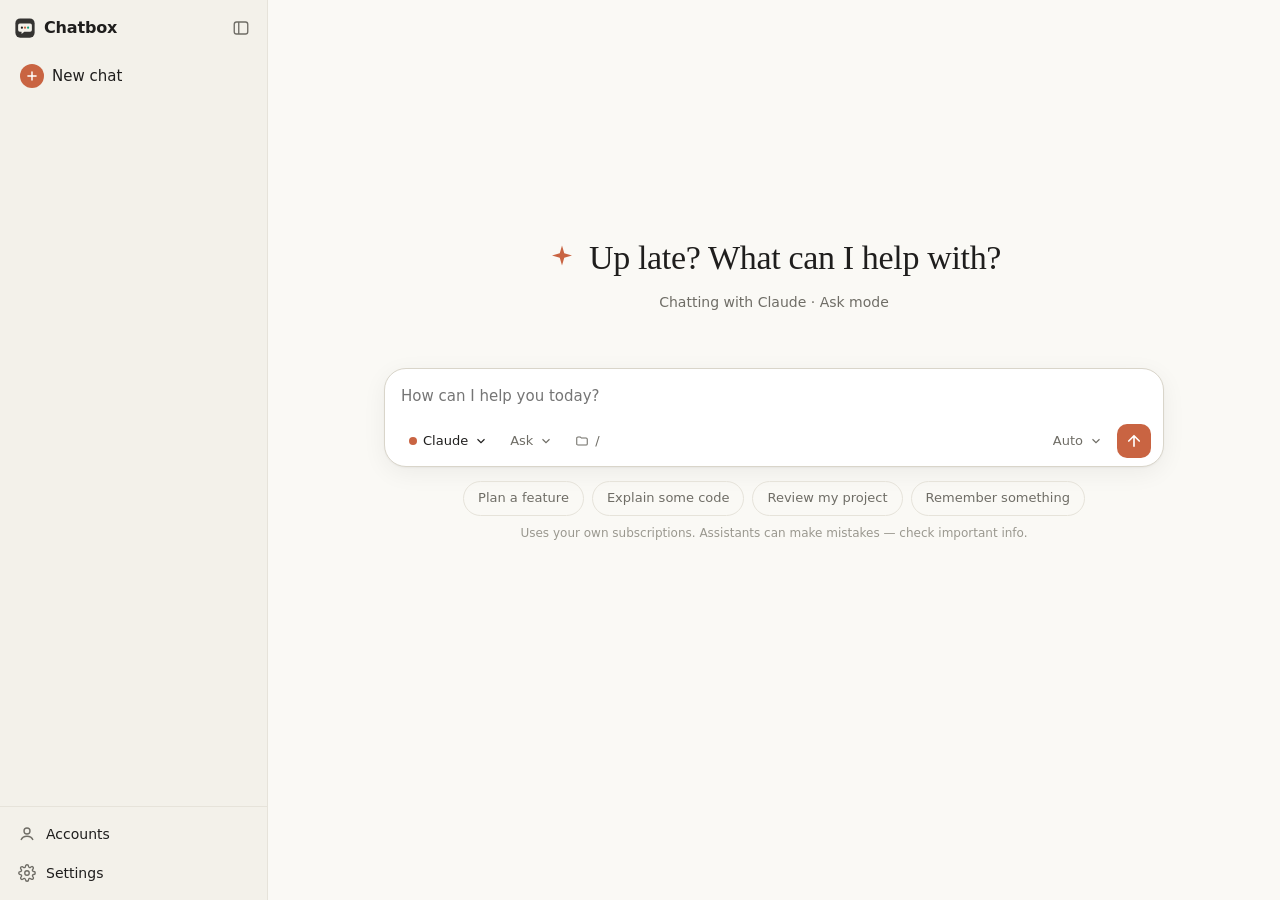
==== ui.html @ 568902e2 "New Claude-style interface with chat history - Page moved to ui.html: sidebar with saved chats (grou" ====
<!doctype html>
<html lang="en"><head><meta charset="utf-8">
<meta name="viewport" content="width=device-width,initial-scale=1">
<title>Chatbox</title>
<style>
:root{
  --bg:#faf9f5;--side:#f3f1ea;--panel:#ffffff;--text:#1f1e1d;--muted:#6f6d66;--faint:#9a988f;
  --line:#e6e3da;--line2:#d9d5ca;--hover:rgba(31,30,29,.06);--you:#efece3;--code:#f5f3ee;
  --accent:#c96442;--err:#b3261e;--ok:#1f8a5b;--shadow:0 1px 2px rgba(0,0,0,.04),0 6px 24px rgba(0,0,0,.06);
  --cursor:#1f1e1d;--claude:#c96442;--codex:#10a37f;--chatgpt:#6e56cf;
}
@media (prefers-color-scheme:dark){:root{
  --bg:#262624;--side:#1f1e1d;--panel:#30302e;--text:#f5f4ef;--muted:#a6a49c;--faint:#7d7b74;
  --line:#3a3936;--line2:#4a4945;--hover:rgba(255,255,255,.06);--you:#3a3936;--code:#1c1c1b;
  --accent:#d97757;--err:#f2b8b5;--ok:#5fd39b;--shadow:0 1px 2px rgba(0,0,0,.3),0 8px 28px rgba(0,0,0,.35);
  --cursor:#e9e8e3;--claude:#d97757;--codex:#19c37d;--chatgpt:#a594f9;
}}
*{box-sizing:border-box}
[hidden]{display:none!important}
html,body{height:100%;margin:0}
body{background:var(--bg);color:var(--text);font:15px/1.6 ui-sans-serif,system-ui,-apple-system,"Segoe UI",Roboto,sans-serif;-webkit-font-smoothing:antialiased}
button{font:inherit;color:inherit}
input,textarea,select{font:inherit;color:var(--text)}
svg{flex:none}
.app{display:flex;height:100vh;overflow:hidden}

/* ---------- sidebar ---------- */
aside{width:268px;background:var(--side);border-right:1px solid var(--line);display:flex;flex-direction:column;transition:margin-left .2s ease;z-index:20}
.app.noside aside{margin-left:-268px}
.side-top{display:flex;align-items:center;justify-content:space-between;padding:12px 10px 6px 14px}
.brand{display:flex;align-items:center;gap:8px;font-weight:600;font-size:16px;letter-spacing:-.01em}
.brand svg{width:22px;height:22px}
.icon{width:32px;height:32px;display:grid;place-items:center;border:0;background:transparent;border-radius:8px;cursor:pointer;color:var(--muted)}
.icon:hover{background:var(--hover);color:var(--text)}
.icon svg{width:18px;height:18px}
.newchat{margin:6px 10px 10px;display:flex;align-items:center;gap:8px;padding:8px 10px;border:0;border-radius:10px;background:transparent;cursor:pointer;font-weight:500;text-align:left}
.newchat:hover{background:var(--hover)}
.newchat .plus{width:24px;height:24px;border-radius:50%;background:var(--accent);color:#fff;display:grid;place-items:center}
.newchat .plus svg{width:14px;height:14px}
#chatlist{flex:1;overflow-y:auto;padding:0 8px 8px}
.group{font-size:12px;color:var(--faint);font-weight:500;padding:12px 8px 4px}
.chatitem{display:flex;align-items:center;gap:8px;padding:6px 8px;border-radius:8px;cursor:pointer;font-size:14px;color:var(--text)}
.chatitem:hover{background:var(--hover)}
.chatitem.cur{background:var(--hover);font-weight:500}
.chatitem .t{flex:1;white-space:nowrap;overflow:hidden;text-overflow:ellipsis}
.chatitem .del{opacity:0;width:24px;height:24px}
.chatitem:hover .del{opacity:1}
.bdot{width:8px;height:8px;border-radius:50%;flex:none}
.side-empty{color:var(--faint);font-size:13px;padding:8px}
.side-bottom{border-top:1px solid var(--line);padding:8px}
.side-item{display:flex;align-items:center;gap:10px;width:100%;padding:8px 10px;border:0;background:transparent;border-radius:8px;cursor:pointer;text-align:left;font-size:14px}
.side-item:hover{background:var(--hover)}
.side-item svg{width:18px;height:18px;color:var(--muted)}
.side-item .dot{margin-left:auto;width:8px;height:8px;border-radius:50%;background:var(--err);display:none}
.side-item.warn .dot{display:block}
.side-item .sub{margin-left:auto;font-size:12px;color:var(--faint)}

/* ---------- main ---------- */
main{flex:1;display:flex;flex-direction:column;min-width:0;position:relative}
.top{height:52px;display:flex;align-items:center;gap:6px;padding:0 12px;flex:none}
.top .title{flex:1;font-weight:500;white-space:nowrap;overflow:hidden;text-overflow:ellipsis;color:var(--text)}
#sideopen{display:none}
.app.noside #sideopen{display:grid}
.pillbtn{display:flex;align-items:center;gap:6px;border:1px solid var(--line);background:var(--panel);border-radius:999px;padding:5px 12px;font-size:13px;cursor:pointer}
.pillbtn:hover{border-color:var(--line2)}
.pillbtn svg{width:15px;height:15px}
#scroll{flex:1;overflow-y:auto;scroll-behavior:smooth}
.thread{max-width:780px;margin:0 auto;padding:8px 24px 24px;display:flex;flex-direction:column;gap:22px}

/* empty state: greeting + composer in the middle */
.empty{display:none;text-align:center;padding:0 24px}
main.is-empty .empty{display:block}
main.is-empty #scroll{flex:0 0 auto}
main.is-empty{justify-content:center}
main.is-empty .top{position:absolute;top:0;left:0;right:0}
main.is-empty .composer-wrap{padding-bottom:14vh}
.hello{font-family:ui-serif,Georgia,"Times New Roman",serif;font-size:34px;letter-spacing:-.01em;margin:0 0 6px;display:flex;align-items:center;justify-content:center;gap:12px}
.hello svg{width:30px;height:30px}
.hello-sub{color:var(--muted);font-size:14px;margin-bottom:22px}
.suggest{display:flex;flex-wrap:wrap;gap:8px;justify-content:center;max-width:720px;margin:14px auto 0}
.suggest button{border:1px solid var(--line);background:transparent;border-radius:999px;padding:6px 14px;font-size:13px;color:var(--muted);cursor:pointer}
.suggest button:hover{background:var(--hover);color:var(--text)}

/* messages */
.m-you{display:flex;flex-direction:column;align-items:flex-end}
.bubble{background:var(--you);border-radius:18px;padding:10px 16px;max-width:85%;white-space:pre-wrap;word-wrap:break-word}
.m-bot{display:flex;gap:12px;align-items:flex-start}
.avatar{width:28px;height:28px;border-radius:8px;display:grid;place-items:center;color:#fff;font-size:13px;font-weight:700;flex:none;margin-top:2px}
.m-bot .body{flex:1;min-width:0}
.m-bot .name{font-size:13px;font-weight:600;margin-bottom:2px;display:flex;gap:6px;align-items:baseline}
.m-bot .meta{font-weight:400;color:var(--faint);font-size:12px}
.actions{display:flex;gap:2px;margin-top:4px;opacity:0;transition:opacity .15s}
.m-you:hover .actions,.m-bot:hover .actions,.actions:focus-within{opacity:1}
.actions button{display:flex;align-items:center;gap:5px;border:0;background:transparent;color:var(--muted);font-size:12px;padding:4px 8px;border-radius:6px;cursor:pointer}
.actions button:hover{background:var(--hover);color:var(--text)}
.actions svg{width:14px;height:14px}
.thinking{display:flex;align-items:center;gap:10px;color:var(--muted);font-size:14px;padding-top:4px}
.dots{display:flex;gap:4px}.dots i{width:6px;height:6px;border-radius:50%;background:currentColor;animation:b 1.2s infinite ease-in-out}
.dots i:nth-child(2){animation-delay:.15s}.dots i:nth-child(3){animation-delay:.3s}
@keyframes b{0%,80%,100%{opacity:.25;transform:translateY(0)}40%{opacity:1;transform:translateY(-3px)}}
.err{color:var(--err);white-space:pre-wrap}
.note{align-self:center;display:flex;align-items:center;gap:8px;flex-wrap:wrap;justify-content:center;font-size:13px;color:var(--muted);background:transparent;border:1px solid var(--line);border-radius:999px;padding:4px 14px;max-width:100%}
.note button{border:0;background:transparent;color:var(--text);text-decoration:underline;cursor:pointer;font-size:13px;padding:0}
.card{border:1px solid var(--line);background:var(--panel);border-radius:14px;padding:12px 14px;display:flex;align-items:center;gap:12px;box-shadow:var(--shadow);margin-left:40px}
.card .ic{width:36px;height:36px;border-radius:10px;background:var(--code);display:grid;place-items:center;flex:none}
.card .ic svg{width:18px;height:18px;color:var(--accent)}
.card .tx{flex:1;min-width:0}.card .tx b{display:block;font-size:14px}
.card .tx span{display:block;font-size:12px;color:var(--muted);white-space:nowrap;overflow:hidden;text-overflow:ellipsis}

/* markdown */
.md{word-wrap:break-word}
.md>*:first-child{margin-top:0}.md>*:last-child{margin-bottom:0}
.md p{margin:0 0 .8em}
.md h1,.md h2,.md h3,.md h4{line-height:1.3;margin:1.2em 0 .5em;font-weight:600}
.md h1{font-size:1.35em}.md h2{font-size:1.2em}.md h3{font-size:1.05em}.md h4{font-size:1em}
.md ul,.md ol{margin:0 0 .8em;padding-left:1.5em}.md li{margin:.2em 0}
.md li.task{list-style:none;margin-left:-1.3em}.md li.task input{margin:0 .5em 0 0;vertical-align:-1px}
.md blockquote{margin:0 0 .8em;padding:.1em 1em;border-left:3px solid var(--line2);color:var(--muted)}
.md hr{border:0;border-top:1px solid var(--line);margin:1.2em 0}
.md a{color:var(--accent);text-decoration:underline;text-underline-offset:2px;cursor:pointer}
.md code{font:13px/1.5 ui-monospace,"SF Mono",Menlo,Consolas,monospace;background:var(--code);border:1px solid var(--line);border-radius:5px;padding:.1em .35em}
.codeblock{margin:0 0 .9em;border:1px solid var(--line);border-radius:12px;overflow:hidden;background:var(--code)}
.codehead{display:flex;justify-content:space-between;align-items:center;padding:4px 6px 4px 14px;font-size:12px;color:var(--muted);border-bottom:1px solid var(--line)}
.codehead button{border:0;background:transparent;color:var(--muted);cursor:pointer;font-size:12px;display:flex;gap:5px;align-items:center;padding:4px 8px;border-radius:6px}
.codehead button:hover{background:var(--hover);color:var(--text)}
.codehead svg{width:13px;height:13px}
.codeblock pre{margin:0;padding:12px 14px;overflow-x:auto}
.codeblock code{background:none;border:0;padding:0;font-size:13px}
.md table{border-collapse:collapse;margin:0 0 .9em;font-size:14px;display:block;overflow-x:auto;max-width:100%}
.md th,.md td{border:1px solid var(--line);padding:6px 10px;text-align:left}
.md th{background:var(--code);font-weight:600}

/* composer */
.composer-wrap{flex:none;padding:0 24px 16px}
.composer{max-width:780px;margin:0 auto;background:var(--panel);border:1px solid var(--line);border-radius:22px;box-shadow:var(--shadow);padding:12px 12px 8px 16px;transition:border-color .15s}
.composer:focus-within{border-color:var(--line2)}
.composer textarea{width:100%;border:0;outline:0;background:transparent;resize:none;min-height:28px;max-height:240px;padding:4px 0;line-height:1.5}
.composer textarea:disabled{cursor:not-allowed}
.bar{display:flex;align-items:center;gap:6px;margin-top:6px;flex-wrap:wrap}
.bar .grow{flex:1}
.foot{max-width:780px;margin:8px auto 0;text-align:center;font-size:12px;color:var(--faint)}
.send{width:34px;height:34px;border-radius:10px;border:0;background:var(--accent);color:#fff;display:grid;place-items:center;cursor:pointer}
.send svg{width:18px;height:18px}
.send:disabled{opacity:.35;cursor:not-allowed}

/* dropdown pickers */
.pick{position:relative}
.pickbtn{display:flex;align-items:center;gap:6px;border:0;background:transparent;border-radius:8px;padding:5px 8px;font-size:13px;color:var(--muted);cursor:pointer;max-width:240px}
.pickbtn:hover,.pick.open .pickbtn{background:var(--hover);color:var(--text)}
.pickbtn .lbl{white-space:nowrap;overflow:hidden;text-overflow:ellipsis}
.pickbtn svg{width:14px;height:14px}
.pickbtn.strong{color:var(--text);font-weight:500}
.menu{position:absolute;bottom:calc(100% + 6px);left:0;min-width:290px;max-width:340px;max-height:440px;overflow-y:auto;background:var(--panel);border:1px solid var(--line);border-radius:12px;box-shadow:var(--shadow);padding:6px;display:none;z-index:30}
.pick.right .menu{left:auto;right:0}
.pick.open .menu{display:block}
.mi{display:flex;gap:10px;align-items:flex-start;width:100%;border:0;background:transparent;border-radius:8px;padding:8px 10px;cursor:pointer;text-align:left;font-size:14px}
.mi:hover{background:var(--hover)}
.mi:disabled{opacity:.45;cursor:not-allowed}
.mi:disabled:hover{background:transparent}
.mi .mt{flex:1;min-width:0}.mi .mt b{font-weight:500;display:block}.mi .mt span{display:block;font-size:12px;color:var(--muted)}
.mi .check{width:16px;height:16px;color:var(--accent);visibility:hidden}.mi.sel .check{visibility:visible}
.mi .bdot{margin-top:7px}
.mh{font-size:11px;color:var(--faint);padding:6px 10px 2px;text-transform:uppercase;letter-spacing:.04em}

/* dialogs */
dialog{border:1px solid var(--line);border-radius:18px;background:var(--panel);color:var(--text);padding:0;width:min(640px,calc(100vw - 32px));max-height:calc(100vh - 48px);box-shadow:var(--shadow)}
dialog::backdrop{background:rgba(0,0,0,.4);backdrop-filter:blur(2px)}
.dlg-h{display:flex;align-items:center;justify-content:space-between;padding:16px 20px 8px;position:sticky;top:0;background:var(--panel);z-index:1}
.dlg-h h2{font-size:18px;margin:0;font-weight:600}
.dlg-b{padding:4px 20px 20px;display:flex;flex-direction:column;gap:14px}
.intro{color:var(--muted);font-size:13px;margin:0}
.sec{border:1px solid var(--line);border-radius:14px;padding:14px 16px;display:flex;flex-direction:column;gap:8px}
.sec-h{display:flex;align-items:center;gap:10px;flex-wrap:wrap}.sec-h b{font-size:15px}
.pill{font-size:12px;padding:1px 9px;border-radius:99px;border:1px solid var(--line)}
.pill.ok{color:var(--ok);border-color:color-mix(in srgb,var(--ok) 45%,transparent)}
.pill.bad{color:var(--muted)}
.muted{color:var(--muted);font-size:13px}
.row{display:flex;gap:8px;flex-wrap:wrap;align-items:center}
.btn{border:0;border-radius:9px;padding:7px 14px;font-size:14px;cursor:pointer;background:var(--text);color:var(--bg);font-weight:500}
.btn:hover{opacity:.9}.btn:disabled{opacity:.45;cursor:default}
.ghost{border:1px solid var(--line);border-radius:9px;padding:6px 13px;font-size:14px;cursor:pointer;background:transparent}
.ghost:hover{background:var(--hover)}.ghost:disabled{opacity:.45;cursor:default}
.field{border:1px solid var(--line);background:var(--bg);border-radius:9px;padding:7px 11px;outline:0}
.field:focus{border-color:var(--line2)}
.job{background:var(--bg);border-radius:10px;padding:10px 12px;display:flex;flex-direction:column;gap:8px;font-size:14px}
.job pre{margin:0;max-height:140px;overflow:auto;font-size:12px;white-space:pre-wrap}
.job .field{flex:1;min-width:200px}
.chk{display:flex;gap:10px;align-items:flex-start;font-size:14px;cursor:pointer}.chk input{margin-top:5px;accent-color:var(--accent)}
#memlist{display:flex;flex-direction:column;gap:6px;max-height:260px;overflow:auto}
.mem{display:flex;gap:6px;align-items:center}.mem .field{flex:1;padding:5px 9px;font-size:14px}
.mem .src{font-size:11px;color:var(--faint);white-space:nowrap}
#instructions{width:100%;resize:vertical}
code.path{font:12px ui-monospace,monospace;color:var(--muted);word-break:break-all}

@media (max-width:760px){
  aside{position:absolute;inset:0 auto 0 0;box-shadow:var(--shadow)}
  .thread{padding:8px 14px 20px}.composer-wrap{padding:0 10px 10px}
  .hello{font-size:26px}.card{margin-left:0}
}
</style></head><body>
<div class="app" id="app">
  <aside>
    <div class="side-top">
      <div class="brand"><svg viewBox="0 0 128 128"><rect x="8" y="8" width="112" height="112" rx="28" fill="currentColor" opacity=".9"/><path d="M34 38h60a10 10 0 0 1 10 10v28a10 10 0 0 1-10 10H60l-16 13V86H34a10 10 0 0 1-10-10V48a10 10 0 0 1 10-10z" fill="var(--side)"/><circle cx="46" cy="62" r="6.5" fill="var(--cursor)"/><circle cx="64" cy="62" r="6.5" fill="var(--claude)"/><circle cx="82" cy="62" r="6.5" fill="var(--codex)"/></svg>Chatbox</div>
      <button class="icon" id="sideclose" title="Close sidebar"><svg viewBox="0 0 24 24" fill="none" stroke="currentColor" stroke-width="1.8"><rect x="3" y="4" width="18" height="16" rx="3"/><path d="M9 4v16"/></svg></button>
    </div>
    <button class="newchat" id="newchat"><span class="plus"><svg viewBox="0 0 24 24" fill="none" stroke="currentColor" stroke-width="2.5" stroke-linecap="round"><path d="M12 5v14M5 12h14"/></svg></span>New chat</button>
    <nav id="chatlist"></nav>
    <div class="side-bottom">
      <button class="side-item" id="accbtn"><svg viewBox="0 0 24 24" fill="none" stroke="currentColor" stroke-width="1.8"><circle cx="12" cy="8" r="4"/><path d="M4 20c1.5-3.5 4.5-5 8-5s6.5 1.5 8 5"/></svg>Accounts<span class="dot"></span></button>
      <button class="side-item" id="setbtn"><svg viewBox="0 0 24 24" fill="none" stroke="currentColor" stroke-width="1.8"><circle cx="12" cy="12" r="3"/><path d="M19.4 15a1.7 1.7 0 0 0 .3 1.8l.1.1a2 2 0 1 1-2.8 2.8l-.1-.1a1.7 1.7 0 0 0-1.8-.3 1.7 1.7 0 0 0-1 1.5V21a2 2 0 1 1-4 0v-.1a1.7 1.7 0 0 0-1.1-1.5 1.7 1.7 0 0 0-1.8.3l-.1.1a2 2 0 1 1-2.8-2.8l.1-.1a1.7 1.7 0 0 0 .3-1.8 1.7 1.7 0 0 0-1.5-1H3a2 2 0 1 1 0-4h.1a1.7 1.7 0 0 0 1.5-1.1 1.7 1.7 0 0 0-.3-1.8l-.1-.1a2 2 0 1 1 2.8-2.8l.1.1a1.7 1.7 0 0 0 1.8.3H9a1.7 1.7 0 0 0 1-1.5V3a2 2 0 1 1 4 0v.1a1.7 1.7 0 0 0 1 1.5 1.7 1.7 0 0 0 1.8-.3l.1-.1a2 2 0 1 1 2.8 2.8l-.1.1a1.7 1.7 0 0 0-.3 1.8V9a1.7 1.7 0 0 0 1.5 1H21a2 2 0 1 1 0 4h-.1a1.7 1.7 0 0 0-1.5 1z"/></svg>Settings<span class="sub" id="memcount"></span></button>
    </div>
  </aside>

  <main id="main" class="is-empty">
    <header class="top">
      <button class="icon" id="sideopen" title="Open sidebar"><svg viewBox="0 0 24 24" fill="none" stroke="currentColor" stroke-width="1.8"><rect x="3" y="4" width="18" height="16" rx="3"/><path d="M9 4v16"/></svg></button>
      <div class="title" id="title"></div>
      <button class="pillbtn" id="savebtn" hidden title="Save this chat as a note in your Obsidian vault"><svg viewBox="0 0 24 24" fill="none" stroke="currentColor" stroke-width="1.8"><path d="M6 3h9l5 5v13H6z"/><path d="M14 3v6h6"/></svg>Save to Obsidian</button>
    </header>
    <div id="scroll">
      <div class="empty" id="empty">
        <div class="hello"><svg viewBox="0 0 24 24" fill="var(--accent)"><path d="M12 2l1.8 6.2L20 10l-6.2 1.8L12 18l-1.8-6.2L4 10l6.2-1.8z"/></svg><span id="greet">What can I help with?</span></div>
        <div class="hello-sub" id="hellosub"></div>
      </div>
      <div class="thread" id="thread"></div>
    </div>
    <div class="composer-wrap">
      <form class="composer" id="f">
        <textarea id="msg" rows="1" placeholder="How can I help you today?"></textarea>
        <div class="bar">
          <div class="pick" id="p-backend"><button type="button" class="pickbtn strong"></button><div class="menu"></div></div>
          <div class="pick" id="p-mode"><button type="button" class="pickbtn"></button><div class="menu"></div></div>
          <button type="button" class="pickbtn" id="folderbtn" title="Folder the assistant works in"><svg viewBox="0 0 24 24" fill="none" stroke="currentColor" stroke-width="1.8"><path d="M3 7a2 2 0 0 1 2-2h4l2 2h8a2 2 0 0 1 2 2v8a2 2 0 0 1-2 2H5a2 2 0 0 1-2-2z"/></svg><span class="lbl" id="folderlbl"></span></button>
          <span class="grow"></span>
          <div class="pick right" id="p-model"><button type="button" class="pickbtn"></button><div class="menu"></div></div>
          <button class="send" id="send" title="Send (Enter)"><svg viewBox="0 0 24 24" fill="none" stroke="currentColor" stroke-width="2.2" stroke-linecap="round" stroke-linejoin="round"><path d="M12 19V5M5 12l7-7 7 7"/></svg></button>
        </div>
      </form>
      <div class="suggest" id="suggest"></div>
      <div class="foot" id="foot">Uses your own subscriptions. Assistants can make mistakes — check important info.</div>
    </div>
  </main>
</div>

<dialog id="dfolder">
  <div class="dlg-h"><h2>Working folder</h2><button class="icon" data-close title="Close">✕</button></div>
  <form class="dlg-b" id="folderform">
    <p class="intro">Cursor, Claude and Codex work in this folder. In Agent mode they can change files here; plans are saved to its <code>plans/</code> folder.</p>
    <input class="field" id="folderinput" placeholder="/home/you/projects/my-app">
    <div class="row"><button class="btn">Use this folder</button><span class="muted">Changing it starts fresh conversations.</span></div>
  </form>
</dialog>

<dialog id="set">
  <div class="dlg-h"><h2>Settings</h2><button class="icon" data-close title="Close">✕</button></div>
  <div class="dlg-b">
    <section class="sec">
      <div class="sec-h"><b>Memory</b></div>
      <div class="muted">Memories are shared with Cursor, Claude, Codex and ChatGPT and sent at the start of each chat.</div>
      <label class="chk"><input type="checkbox" id="use_memory"> Use memories and custom instructions in chats</label>
      <label class="chk"><input type="checkbox" id="auto_memory"> Let assistants save new memories when you tell them something worth keeping</label>
      <div id="vaultopts">
        <label class="chk"><input type="checkbox" id="memory_in_vault"> Keep memories in Obsidian (<code>Chatbox/Memories.md</code>), editable in Obsidian</label>
        <label class="chk"><input type="checkbox" id="vault_search"> Give the assistant notes from your vault that relate to your message</label>
      </div>
      <div class="muted" id="vaulthint">Tip: connect your Obsidian vault in Accounts to use it as long-term memory.</div>
      <form class="row" id="memadd"><input class="field" id="memtext" style="flex:1;min-width:200px" placeholder="Add a memory, e.g. “I use Unity 6 and C#”" maxlength="500"><button class="btn">Add</button></form>
      <div id="memlist"></div>
      <div class="row" style="justify-content:space-between"><code class="path" id="mempath"></code><button class="ghost" id="memclear">Delete all</button></div>
    </section>
    <section class="sec">
      <div class="sec-h"><b>Custom instructions</b></div>
      <div class="muted">What every assistant should know about you, or how it should reply.</div>
      <textarea class="field" id="instructions" rows="4" maxlength="4000" placeholder="e.g. Reply in Russian. Keep answers short. Explain code step by step."></textarea>
      <div class="row"><button class="btn" id="instsave">Save</button><span class="muted" id="instmsg"></span></div>
    </section>
    <p class="muted" style="margin:0">Tip: type <code>/remember</code> and some text in the message box to save a memory, or use “Remember” under any message.</p>
  </div>
</dialog>

<dialog id="acc">
  <div class="dlg-h"><h2>Accounts</h2><button class="icon" data-close title="Close">✕</button></div>
  <div class="dlg-b">
    <p class="intro">Chatbox uses your own subscriptions. Install each tool once and sign in — sign-in happens in your browser, and Chatbox never sees your password.</p>
    <div id="acclist" style="display:flex;flex-direction:column;gap:12px"><p class="muted">Checking accounts…</p></div>
    <div id="obs" class="sec"></div>
  </div>
</dialog>

<script>
// ===== basics =====
const $=s=>document.querySelector(s), thread=$('#thread');
const NAMES={cursor:'Cursor',claude:'Claude',codex:'Codex',chatgpt:'ChatGPT'},BACKENDS=Object.keys(NAMES);
const INITIAL={cursor:'C',claude:'A',codex:'X',chatgpt:'G'};
const SVC={cursor:'cursor',claude:'claude',codex:'codex',chatgpt:'codex'};
const MODES={ask:['Ask','Answers questions. Can read files, changes nothing.'],
  plan:['Plan','Writes a step-by-step plan as a .md file first.'],
  agent:['Agent','Edits files and runs commands in the folder.']};
const fresh=()=>({cursor:null,claude:null,codex:null,chatgpt:null});
const store={get(k){try{return localStorage.getItem(k)}catch(e){return null}},set(k,v){try{localStorage.setItem(k,v)}catch(e){}}};
const esc=t=>String(t).replace(/[&<>"]/g,c=>({'&':'&amp;','<':'&lt;','>':'&gt;','"':'&quot;'}[c]));
const post=(url,body)=>fetch(url,{method:'POST',headers:{'Content-Type':'application/json'},body:JSON.stringify(body)}).then(r=>r.json());
const color=b=>`var(--${b})`;
const ICON={copy:'<svg viewBox="0 0 24 24" fill="none" stroke="currentColor" stroke-width="1.8"><rect x="9" y="9" width="11" height="11" rx="2"/><path d="M5 15V6a2 2 0 0 1 2-2h9"/></svg>',
  brain:'<svg viewBox="0 0 24 24" fill="none" stroke="currentColor" stroke-width="1.8"><path d="M12 5a3 3 0 0 0-5.8-1A3 3 0 0 0 4 9a3 3 0 0 0 0 5 3 3 0 0 0 3 4 3 3 0 0 0 5 1z"/><path d="M12 5a3 3 0 0 1 5.8-1A3 3 0 0 1 20 9a3 3 0 0 1 0 5 3 3 0 0 1-3 4 3 3 0 0 1-5 1z"/></svg>',
  chev:'<svg viewBox="0 0 24 24" fill="none" stroke="currentColor" stroke-width="2"><path d="M6 9l6 6 6-6"/></svg>',
  check:'<svg class="check" viewBox="0 0 24 24" fill="none" stroke="currentColor" stroke-width="2.5"><path d="M5 12l5 5 9-10"/></svg>',
  plan:'<svg viewBox="0 0 24 24" fill="none" stroke="currentColor" stroke-width="1.8"><path d="M9 6h11M9 12h11M9 18h11"/><path d="M4 6l1 1 2-2M4 12l1 1 2-2M4 18l1 1 2-2"/></svg>',
  trash:'<svg viewBox="0 0 24 24" fill="none" stroke="currentColor" stroke-width="1.8"><path d="M4 7h16M9 7V4h6v3M6 7l1 13h10l1-13"/></svg>'};

const S={backend:store.get('backend')||'claude',mode:store.get('mode')||'ask',busy:false,none:false,
  workdir:store.get('workdir')||'',home:''};
let CHAT=null; // current conversation
function newChatState(){return {id:null,title:'',created:Date.now(),backend:S.backend,items:[],sessions:fresh(),ctx:fresh(),sent:fresh()};}

// ===== markdown =====
function inline(t){
  let s=esc(t);
  const codes=[];s=s.replace(/`([^`\n]+)`/g,(_,c)=>{codes.push(c);return '\u0000'+(codes.length-1)+'\u0000';});
  s=s.replace(/\[([^\]]+)\]\((https?:\/\/[^)\s]+)\)/g,'<a data-href="$2">$1</a>')
     .replace(/(^|[\s(])(https?:\/\/[^\s<)]+)/g,'$1<a data-href="$2">$2</a>')
     .replace(/\*\*([^*\n]+)\*\*/g,'<strong>$1</strong>').replace(/__([^_\n]+)__/g,'<strong>$1</strong>')
     .replace(/(^|[^*\w])\*([^*\n]+)\*(?!\w)/g,'$1<em>$2</em>').replace(/(^|[^_\w])_([^_\n]+)_(?!\w)/g,'$1<em>$2</em>')
     .replace(/~~([^~\n]+)~~/g,'<del>$1</del>');
  return s.replace(/\u0000(\d+)\u0000/g,(_,i)=>'<code>'+codes[i]+'</code>');}
function md(src){
  const out=[];const parts=String(src).replace(/\r/g,'').split(/^```/m);
  parts.forEach((part,i)=>{
    if(i%2){const nl=part.indexOf('\n');const lang=nl<0?'':part.slice(0,nl).trim();const code=nl<0?part:part.slice(nl+1).replace(/\n$/,'');
      out.push('<div class="codeblock"><div class="codehead"><span>'+esc(lang||'code')+'</span><button type="button" data-copycode>'+ICON.copy+'Copy</button></div><pre><code>'+esc(code)+'</code></pre></div>');return;}
    out.push(blocks(part));});
  return out.join('');}
function blocks(text){
  const L=text.split('\n');let h='',i=0;
  const isTable=k=>/^\s*\|.*\|\s*$/.test(L[k]||'')&&/^\s*\|?\s*:?-{2,}/.test(L[k+1]||'');
  while(i<L.length){
    const l=L[i];
    if(!l.trim()){i++;continue;}
    let m;
    if((m=l.match(/^(#{1,6})\s+(.*)$/))){const n=Math.min(m[1].length,4);h+=`<h${n}>${inline(m[2])}</h${n}>`;i++;continue;}
    if(/^\s*([-*_])\s*(\1\s*){2,}$/.test(l)){h+='<hr>';i++;continue;}
    if(isTable(i)){const row=r=>r.trim().replace(/^\||\|$/g,'').split('|').map(c=>c.trim());
      h+='<table><thead><tr>'+row(L[i]).map(c=>'<th>'+inline(c)+'</th>').join('')+'</tr></thead><tbody>';i+=2;
      while(i<L.length&&/^\s*\|/.test(L[i])){h+='<tr>'+row(L[i]).map(c=>'<td>'+inline(c)+'</td>').join('')+'</tr>';i++;}
      h+='</tbody></table>';continue;}
    if(/^\s*>/.test(l)){const q=[];while(i<L.length&&/^\s*>/.test(L[i])){q.push(L[i].replace(/^\s*>\s?/,''));i++;}h+='<blockquote>'+blocks(q.join('\n'))+'</blockquote>';continue;}
    if(/^\s*([-*+]|\d+[.)])\s+/.test(l)){h+=list();continue;}
    const p=[];while(i<L.length&&L[i].trim()&&!/^(#{1,6}\s|\s*>|\s*([-*+]|\d+[.)])\s+|```)/.test(L[i])&&!isTable(i)){p.push(inline(L[i]));i++;}
    h+='<p>'+p.join('<br>')+'</p>';}
  return h;
  function list(){ // nested lists by indentation
    const base=L[i].match(/^\s*/)[0].length;const ordered=/^\s*\d+[.)]\s/.test(L[i]);let s=ordered?'<ol>':'<ul>';
    while(i<L.length){const l=L[i];if(!l.trim()){if(/^\s*([-*+]|\d+[.)])\s+/.test(L[i+1]||'')){i++;continue;}break;}
      const ind=l.match(/^\s*/)[0].length;const m=l.match(/^\s*([-*+]|\d+[.)])\s+(.*)$/);
      if(ind<base||(!m&&ind<=base))break;
      if(m&&ind>base){s=s.replace(/<\/li>$/,'')+list()+'</li>';continue;}
      if(!m){s=s.replace(/<\/li>$/,'')+'<br>'+inline(l.trim())+'</li>';i++;continue;}
      const t=m[2].match(/^\[([ xX])\]\s+(.*)$/);
      s+=t?'<li class="task"><input type="checkbox" disabled'+(t[1]!==' '?' checked':'')+'>'+inline(t[2])+'</li>':'<li>'+inline(m[2])+'</li>';i++;}
    return s+(ordered?'</ol>':'</ul>');}}

// ===== rendering messages =====
function scrollDown(){const sc=$('#scroll');sc.scrollTop=sc.scrollHeight;}
function setEmpty(){const e=!CHAT.items.length;$('#main').classList.toggle('is-empty',e);$('#suggest').hidden=!e;
  $('#title').textContent=e?'':(CHAT.title||'New chat');}
function actionsHTML(withRemember=true){return '<div class="actions"><button type="button" data-copy>'+ICON.copy+'Copy</button>'
  +(withRemember?'<button type="button" data-remember>'+ICON.brain+'Remember</button>':'')+'</div>';}
function render(item){ // one stored item -> DOM
  const d=document.createElement('div');d.item=item;
  if(item.r==='you'){d.className='m-you';d.innerHTML='<div class="bubble">'+esc(item.t)+'</div>'+actionsHTML();}
  else if(item.r==='bot'||item.r==='err'){d.className='m-bot';const b=item.b;
    d.innerHTML='<div class="avatar" style="background:'+color(b)+(b==='cursor'?';color:var(--bg)':'')+'">'+INITIAL[b]+'</div><div class="body"><div class="name">'+NAMES[b]
      +(item.mode?'<span class="meta">'+MODES[item.mode][0]+(item.model?' · '+esc(item.model):'')+'</span>':'')+'</div>'
      +(item.r==='err'?'<div class="err">'+esc(item.t)+'</div>'+(/Open Accounts/.test(item.t)?'<div class="row" style="margin-top:8px"><button class="ghost" type="button" data-openacc>Open Accounts</button></div>':'')
        :'<div class="md">'+md(item.t)+'</div>'+actionsHTML())+'</div>';}
  else if(item.r==='plan'){d.className='card';
    d.innerHTML='<div class="ic">'+ICON.plan+'</div><div class="tx"><b>Plan saved</b><span title="'+esc(item.path)+'">'+esc(item.path)+'</span></div>'
      +'<button class="ghost" type="button" data-planopen>Open</button>'+(item.b==='chatgpt'?'':'<button class="btn" type="button" data-plango>Implement plan</button>');}
  else{d.className='note';d.innerHTML=esc(item.t)+(item.memId?' <button type="button" data-undo>Undo</button>':'');}
  thread.appendChild(d);return d;}
function addItem(item,save=true){CHAT.items.push(item);const d=render(item);setEmpty();scrollDown();if(save)saveChat();return d;}
function note(t){return addItem({r:'note',t,temp:true},false);} // temporary, not saved
thread.addEventListener('click',async e=>{
  const t=e.target.closest('button,a');if(!t)return;const row=t.closest('#thread>div');const item=row&&row.item;
  if(t.dataset.href!==undefined&&t.tagName==='A'){e.preventDefault();post('/api/open',{url:t.dataset.href});return;}
  if(t.hasAttribute('data-copy')){copy(item.t,t);return;}
  if(t.hasAttribute('data-copycode')){copy(t.closest('.codeblock').querySelector('code').textContent,t);return;}
  if(t.hasAttribute('data-remember')){const r=await post('/api/memory',{action:'add',text:item.t.slice(0,500)});
    t.innerHTML=ICON.brain+(r.error?esc(r.error):'Saved to memory');t.disabled=true;refreshMemCount();return;}
  if(t.hasAttribute('data-undo')){await post('/api/memory',{action:'delete',id:item.memId});row.textContent='Memory removed';delete item.memId;item.t='Memory removed';saveChat();refreshMemCount();return;}
  if(t.hasAttribute('data-openacc')){openAccounts();return;}
  if(t.hasAttribute('data-planopen')){post('/api/openfile',{path:item.path});return;}
  if(t.hasAttribute('data-plango')){if(!ready(item.b)){note(NAMES[item.b]+' is not connected.');return;}
    setBackend(item.b);setMode('agent');
    send('Implement the plan in "'+item.path+'". Work through the checklist step by step, and tick off each item in that file ("- [x]") as you finish it.');}});
async function copy(text,btn){try{await navigator.clipboard.writeText(text);}catch(e){const ta=document.createElement('textarea');ta.value=text;document.body.appendChild(ta);ta.select();document.execCommand('copy');ta.remove();}
  const old=btn.innerHTML;btn.innerHTML=ICON.copy+'Copied';setTimeout(()=>btn.innerHTML=old,1400);}

// ===== chat history =====
let saveTimer=null;
function saveChat(){if(!CHAT.items.some(i=>i.r==='you'))return;
  if(!CHAT.id){CHAT.id=[...crypto.getRandomValues(new Uint8Array(6))].map(x=>x.toString(16).padStart(2,'0')).join('');}
  if(!CHAT.title){const f=CHAT.items.find(i=>i.r==='you');CHAT.title=f.t.replace(/\s+/g,' ').slice(0,60);}
  CHAT.backend=S.backend;clearTimeout(saveTimer);
  saveTimer=setTimeout(async()=>{const items=CHAT.items.filter(i=>!i.temp);
    renderChatList(await post('/api/chats',{action:'save',chat:{...CHAT,items}}));},250);
  setEmpty();}
function renderChatList(list){
  if(!Array.isArray(list))return;
  const now=new Date(),day=86400000,start=new Date(now.getFullYear(),now.getMonth(),now.getDate()).getTime();
  const groups=[['Today',c=>c.updated*1000>=start],['Yesterday',c=>c.updated*1000>=start-day],['Previous 7 days',c=>c.updated*1000>=start-7*day],['Previous 30 days',c=>c.updated*1000>=start-30*day],['Older',()=>true]];
  const used=new Set();let h='';
  for(const [name,test] of groups){const g=list.filter(c=>!used.has(c.id)&&test(c));g.forEach(c=>used.add(c.id));
    if(g.length)h+='<div class="group">'+name+'</div>'+g.map(c=>'<div class="chatitem'+(CHAT&&c.id===CHAT.id?' cur':'')+'" data-id="'+c.id+'"><span class="bdot" style="background:'+color(c.backend||'claude')+'"></span><span class="t">'+esc(c.title||'Untitled')+'</span><button class="icon del" type="button" title="Delete chat">'+ICON.trash+'</button></div>').join('');}
  $('#chatlist').innerHTML=h||'<div class="side-empty">Your chats will show up here.</div>';}
$('#chatlist').addEventListener('click',async e=>{const it=e.target.closest('.chatitem');if(!it)return;const id=it.dataset.id;
  if(e.target.closest('.del')){if(!confirm('Delete this chat?'))return;renderChatList(await post('/api/chats',{action:'delete',id}));if(CHAT.id===id)startNew();return;}
  if(S.busy){note('Wait for the current reply to finish.');return;}
  const c=await fetch('/api/chats/'+id).then(r=>r.json());if(c.error)return;
  CHAT={...newChatState(),...c,sessions:{...fresh(),...c.sessions},ctx:{...fresh(),...c.ctx},sent:{...fresh(),...c.sent}};
  thread.innerHTML='';CHAT.items.forEach(render);setEmpty();
  if(c.workdir){S.workdir=c.workdir;store.set('workdir',c.workdir);}
  if(c.backend&&ready(c.backend))setBackend(c.backend,true);paint();
  document.querySelectorAll('.chatitem').forEach(x=>x.classList.toggle('cur',x.dataset.id===id));
  if(innerWidth<760)$('#app').classList.add('noside');scrollDown();$('#msg').focus();});
function startNew(){if(S.busy)return;CHAT=newChatState();thread.innerHTML='';setEmpty();
  document.querySelectorAll('.chatitem').forEach(x=>x.classList.remove('cur'));$('#msg').focus();}
$('#newchat').onclick=startNew;
$('#sideclose').onclick=()=>{$('#app').classList.add('noside');store.set('noside','1');};
$('#sideopen').onclick=()=>{$('#app').classList.remove('noside');store.set('noside','');};
if(store.get('noside')==='1'||innerWidth<760)$('#app').classList.add('noside');

// ===== pickers (assistant / mode / model) =====
function pick(id,btnHTML,itemsHTML){const p=$(id);p.querySelector('.pickbtn').innerHTML=btnHTML;p.querySelector('.menu').innerHTML=itemsHTML;}
document.addEventListener('click',e=>{const pb=e.target.closest('.pickbtn');const p=pb&&pb.parentElement.classList.contains('pick')?pb.parentElement:null;
  document.querySelectorAll('.pick.open').forEach(x=>{if(x!==p)x.classList.remove('open');});if(p)p.classList.toggle('open');});
document.addEventListener('keydown',e=>{if(e.key==='Escape')document.querySelectorAll('.pick.open').forEach(x=>x.classList.remove('open'));});
function paint(){
  const b=S.backend;
  pick('#p-backend','<span class="bdot" style="background:'+color(b)+'"></span><span class="lbl">'+NAMES[b]+'</span>'+ICON.chev,
    '<div class="mh">Assistant</div>'+BACKENDS.map(x=>{const ok=ready(x);const a=ACC[SVC[x]];
      const sub=!ok?(a&&!a.installed?'Not installed':'Not connected')+' — set up in Accounts':x==='chatgpt'?'Plain chat, no files':x==='codex'?'Coding agent by OpenAI':x==='claude'?'Claude Code by Anthropic':'Cursor agent';
      return '<button type="button" class="mi'+(x===b?' sel':'')+'" data-b="'+x+'"'+(ok?'':' disabled')+'><span class="bdot" style="background:'+color(x)+'"></span><span class="mt"><b>'+NAMES[x]+'</b><span>'+sub+'</span></span>'+ICON.check+'</button>';}).join('')
      +'<button type="button" class="mi" data-openacc><span class="mt"><span>Manage accounts…</span></span></button>');
  const chat=b==='chatgpt';if(chat&&S.mode==='agent')S.mode='ask';
  pick('#p-mode','<span class="lbl">'+MODES[S.mode][0]+'</span>'+ICON.chev,
    '<div class="mh">Mode</div>'+Object.entries(MODES).map(([k,[n,d]])=>'<button type="button" class="mi'+(k===S.mode?' sel':'')+'" data-m="'+k+'"'+(chat&&k==='agent'?' disabled':'')+'><span class="mt"><b>'+n+'</b><span>'+(chat&&k==='agent'?'Not available for ChatGPT':d)+'</span></span>'+ICON.check+'</button>').join(''));
  $('#folderbtn').hidden=chat;
  $('#folderlbl').textContent=(S.workdir||S.home).replace(/\/+$/,'').split('/').pop()||'/';
  $('#folderbtn').title='Working folder: '+(S.workdir||S.home);
  paintModels();
  const any=BACKENDS.some(ready);S.none=!any&&ACCLOADED;
  $('#msg').disabled=S.none;$('#send').disabled=S.none||S.busy;
  $('#msg').placeholder=S.none?'No assistant is connected yet — open Accounts to sign in.':S.mode==='plan'?'Describe what to build — you’ll get a plan to review first…':S.mode==='agent'?'What should '+NAMES[b]+' build or change?':'How can I help you today?';
  $('#hellosub').textContent=S.none?'Connect an assistant in Accounts to get started.':'Chatting with '+NAMES[b]+' · '+MODES[S.mode][0]+' mode';
  $('#accbtn').classList.toggle('warn',S.none);}
$('#p-backend').addEventListener('click',e=>{const t=e.target.closest('.mi');if(!t)return;
  if(t.hasAttribute('data-openacc')){openAccounts();$('#p-backend').classList.remove('open');return;}
  if(t.disabled)return;setBackend(t.dataset.b);$('#p-backend').classList.remove('open');});
$('#p-mode').addEventListener('click',e=>{const t=e.target.closest('.mi');if(!t||t.disabled)return;setMode(t.dataset.m);$('#p-mode').classList.remove('open');});
function setBackend(b,quiet){if(b===S.backend){paint();return;}S.backend=b;store.set('backend',b);
  if(!quiet&&CHAT.items.length)note('Switched to '+NAMES[b]+(CHAT.sessions[b]?' — continuing its part of this chat':''));
  paint();loadModels();}
function setMode(m){S.mode=m;store.set('mode',m);paint();}

const modelCache={};
async function loadModels(){const b=S.backend;
  if(!modelCache[b]){modelCache[b]='loading';paintModels();
    try{modelCache[b]=await fetch('/api/models?backend='+b).then(r=>r.json());}catch(e){modelCache[b]=[];}}
  if(b===S.backend)paintModels();}
function currentModel(){const list=Array.isArray(modelCache[S.backend])?modelCache[S.backend]:[];const v=store.get('model_'+S.backend)||'';
  return list.some(m=>m[0]===v)?v:'';}
function paintModels(){const list=modelCache[S.backend];const cur=currentModel();
  const label=list==='loading'?'Loading…':cur?((list.find(m=>m[0]===cur)||[cur,cur])[1]):'Auto';
  pick('#p-model','<span class="lbl">'+esc(label)+'</span>'+ICON.chev,
    '<div class="mh">Model</div><button type="button" class="mi'+(cur?'':' sel')+'" data-model=""><span class="mt"><b>Auto</b><span>Let '+NAMES[S.backend]+' choose</span></span>'+ICON.check+'</button>'
    +(Array.isArray(list)?list.map(([id,l])=>'<button type="button" class="mi'+(id===cur?' sel':'')+'" data-model="'+esc(id)+'"><span class="mt"><b>'+esc(l)+'</b></span>'+ICON.check+'</button>').join(''):''));}
$('#p-model').addEventListener('click',e=>{const t=e.target.closest('.mi');if(!t)return;store.set('model_'+S.backend,t.dataset.model);paintModels();$('#p-model').classList.remove('open');});

// working folder
$('#folderbtn').onclick=()=>{$('#folderinput').value=S.workdir||S.home;$('#dfolder').showModal();$('#folderinput').select();};
$('#folderform').onsubmit=e=>{e.preventDefault();const v=$('#folderinput').value.trim();$('#dfolder').close();
  if(!v||v===S.workdir)return;S.workdir=v;store.set('workdir',v);
  if(CHAT.items.length){CHAT.sessions=fresh();CHAT.sent=fresh();note('Folder changed to '+v+' — assistants start fresh conversations.');}
  paint();};

// ===== composer =====
const msg=$('#msg');
function grow(){msg.style.height='auto';msg.style.height=Math.min(msg.scrollHeight,240)+'px';}
msg.addEventListener('input',grow);
msg.addEventListener('keydown',e=>{if(e.key==='Enter'&&!e.shiftKey&&!e.isComposing){e.preventDefault();$('#f').requestSubmit();}});
$('#f').onsubmit=e=>{e.preventDefault();const t=msg.value.trim();if(!t||S.busy||S.none)return;msg.value='';grow();send(t);};
const SUGGEST=[['Plan a feature','plan','Plan how to add '],['Explain some code','ask','Explain what this code does: '],['Review my project','ask','Look at this folder and tell me what could be improved.'],['Remember something','','/remember ']];
$('#suggest').innerHTML=SUGGEST.map((s,i)=>'<button type="button" data-i="'+i+'">'+s[0]+'</button>').join('');
$('#suggest').onclick=e=>{const b=e.target.closest('button');if(!b)return;const s=SUGGEST[b.dataset.i];if(s[1])setMode(s[1]);msg.value=s[2];grow();msg.focus();};

async function send(text){
  const rm=text.match(/^\/remember\s+([\s\S]+)/i);
  if(rm){const r=await post('/api/memory',{action:'add',text:rm[1]});
    if(r.error)note(r.error);else{const m=r.memories.find(x=>x.text.toLowerCase()===rm[1].trim().replace(/\s+/g,' ').toLowerCase())||r.memories[r.memories.length-1];
      addItem({r:'note',t:'🧠 Saved to memory: '+m.text,memId:m.id});refreshMemCount();}return;}
  const b=S.backend,mode=S.mode,model=currentModel();
  CHAT.workdir=S.workdir||S.home; // each chat keeps its own folder (sessions belong to it)
  addItem({r:'you',t:text,b});
  const pend=document.createElement('div');pend.className='m-bot';
  pend.innerHTML='<div class="avatar" style="background:'+color(b)+(b==='cursor'?';color:var(--bg)':'')+'">'+INITIAL[b]+'</div><div class="body"><div class="name">'+NAMES[b]+'</div><div class="thinking"><span class="dots"><i></i><i></i><i></i></span><span class="tm">'+(mode==='plan'?'Planning':mode==='agent'?'Working':'Thinking')+'…</span></div></div>';
  thread.appendChild(pend);scrollDown();
  S.busy=true;paint();const t0=Date.now();
  const tick=setInterval(()=>{const s=Math.round((Date.now()-t0)/1000);pend.querySelector('.tm').textContent=(mode==='plan'?'Planning':mode==='agent'?'Working':'Thinking')+'… '+s+'s';},1000);
  let r;
  try{r=await post('/api/chat',{backend:b,message:text,session_id:CHAT.sessions[b],mode,context_version:CHAT.ctx[b],
      sent_notes:CHAT.sent[b]||[],model,workdir:S.workdir||S.home});}
  catch(err){r={error:String(err)};}
  clearInterval(tick);pend.remove();S.busy=false;
  if(r.session_id)CHAT.sessions[b]=r.session_id;
  if(r.context_version!==undefined)CHAT.ctx[b]=r.context_version;
  const label=model?((Array.isArray(modelCache[b])&&modelCache[b].find(m=>m[0]===model)||[model,model])[1]):'';
  if(r.error)addItem({r:'err',t:r.error,b,mode});
  else addItem({r:'bot',t:r.reply||'(empty reply)',b,mode,model:label});
  if(r.plan_file)addItem({r:'plan',path:r.plan_file,b});
  if(r.plan_error)addItem({r:'note',t:r.plan_error});
  if(r.notes_used&&r.notes_used.length){CHAT.sent[b]=(CHAT.sent[b]||[]).concat(r.notes_used.map(n=>n.path));
    addItem({r:'note',t:'📓 Used from Obsidian: '+r.notes_used.map(n=>n.title).join(', ')});}
  (r.saved_memories||[]).forEach(m=>addItem({r:'note',t:'🧠 Saved to memory: '+m.text,memId:m.id}));
  if(r.saved_memories&&r.saved_memories.length)refreshMemCount();
  saveChat();paint();msg.focus();}

// ===== settings & memory =====
function renderSettings(p){
  $('#use_memory').checked=p.settings.use_memory;$('#auto_memory').checked=p.settings.auto_memory;
  $('#memory_in_vault').checked=p.settings.memory_in_vault;$('#vault_search').checked=p.settings.vault_search;
  $('#vaultopts').hidden=!p.vault;$('#vaulthint').hidden=!!p.vault;
  if(document.activeElement!==$('#instructions'))$('#instructions').value=p.settings.instructions||'';
  $('#mempath').textContent=p.memories.length+' saved · '+p.path;$('#memclear').disabled=!p.memories.length;
  $('#memlist').innerHTML=p.memories.length?p.memories.map(m=>'<div class="mem" data-id="'+m.id+'"><input class="field" value="'+esc(m.text)+'" maxlength="500"><span class="src">'+(m.source==='assistant'?'by assistant':m.source==='obsidian'?'in Obsidian':'by you')+(m.created?' · '+esc(m.created):'')+'</span><button class="icon" type="button" title="Delete">'+ICON.trash+'</button></div>').join('')
    :'<div class="muted">No memories yet.</div>';
  $('#memcount').textContent=p.memories.length?p.memories.length+(p.memories.length===1?' memory':' memories'):'';}
async function memAct(body){const r=await post(body.settings?'/api/settings':'/api/memory',body);if(r.error)alert(r.error);renderSettings(r);CHAT.ctx=fresh();return r;}
function refreshMemCount(){fetch('/api/settings').then(r=>r.json()).then(p=>{$('#memcount').textContent=p.memories.length?p.memories.length+(p.memories.length===1?' memory':' memories'):'';if($('#set').open)renderSettings(p);});}
$('#setbtn').onclick=async()=>{$('#set').showModal();renderSettings(await fetch('/api/settings').then(r=>r.json()));};
for(const k of ['use_memory','auto_memory','memory_in_vault','vault_search'])$('#'+k).onchange=e=>memAct({settings:{[k]:e.target.checked}});
$('#instsave').onclick=async()=>{await memAct({settings:{instructions:$('#instructions').value}});
  $('#instmsg').textContent='Saved — new chats will use it.';setTimeout(()=>$('#instmsg').textContent='',3000);};
$('#memadd').onsubmit=async e=>{e.preventDefault();const t=$('#memtext').value.trim();if(!t)return;const r=await memAct({action:'add',text:t});if(!r.error)$('#memtext').value='';};
$('#memlist').addEventListener('change',e=>{const row=e.target.closest('.mem');if(row)memAct({action:'edit',id:row.dataset.id,text:e.target.value});});
$('#memlist').addEventListener('click',e=>{const row=e.target.closest('.mem');if(row&&e.target.closest('button'))memAct({action:'delete',id:row.dataset.id});});
$('#memclear').onclick=()=>{if(confirm('Delete all memories? This cannot be undone.'))memAct({action:'clear'});};
document.querySelectorAll('[data-close]').forEach(b=>b.onclick=()=>b.closest('dialog').close());

// ===== Obsidian =====
let VAULT=null;
function renderObsidian(p){
  VAULT=p.vault;$('#savebtn').hidden=!VAULT;
  let h='<div class="sec-h"><b>Obsidian</b><span class="pill '+(VAULT?'ok">Connected · '+esc(VAULT.name)+' · '+VAULT.notes+' notes':'bad">Not connected')+'</span></div>'
    +'<div class="muted">Long-term memory shared by every assistant. Your vault stays on this computer; no sign-in needed. Related notes are sent only to the assistant you chat with.</div>';
  if(VAULT)h+='<code class="path">'+esc(VAULT.path)+'</code><div class="row"><button class="ghost" data-obs="disconnect">Disconnect</button></div>';
  else{h+=(p.detected||[]).map(d=>'<div class="row"><button class="btn" data-obs="connect" data-path="'+esc(d)+'">Connect “'+esc(d.split('/').pop())+'”</button><code class="path">'+esc(d)+'</code></div>').join('');
    h+='<form class="row" id="obsform"><input class="field" id="obspath" placeholder="Or type the vault folder, e.g. ~/Documents/MyVault" style="flex:1;min-width:200px"><button class="ghost">Connect</button></form>';}
  $('#obs').innerHTML=h;
  $('#memcount').textContent=p.memories&&p.memories.length?p.memories.length+(p.memories.length===1?' memory':' memories'):'';}
async function obsAct(body){const r=await post('/api/obsidian',body);if(r.error)alert(r.error);renderObsidian(r);if($('#set').open)renderSettings(r);CHAT.ctx=fresh();return r;}
$('#obs').addEventListener('click',e=>{const t=e.target.closest('[data-obs]');if(!t)return;
  if(t.dataset.obs==='disconnect'&&!confirm('Disconnect Obsidian? Your notes stay where they are; memories go back to Chatbox’s own list.'))return;
  obsAct({action:t.dataset.obs,path:t.dataset.path});});
$('#obs').addEventListener('submit',e=>{e.preventDefault();const v=$('#obspath').value.trim();if(v)obsAct({action:'connect',path:v});});
$('#savebtn').onclick=async()=>{const msgs=CHAT.items.filter(i=>i.r==='you'||i.r==='bot').map(i=>({role:i.r==='you'?'you':'bot',who:i.r==='you'?'You':NAMES[i.b],text:i.t}));
  if(!msgs.length){note('Nothing to save yet.');return;}
  const r=await post('/api/obsidian',{action:'save_chat',messages:msgs,backend:NAMES[S.backend]});
  addItem({r:'note',t:r.error?r.error:'📓 Saved to Obsidian: '+r.saved});};

// ===== Accounts =====
let ACC={},ACCLOADED=false,accJSON='',accTimer=null;const codes={};
const ready=b=>{const a=ACC[SVC[b]];return !!(a&&a.installed&&a.logged_in);};
function markBackends(){
  ACCLOADED=true;const any=BACKENDS.some(ready);
  if(!ready(S.backend)&&any){const was=S.backend;S.backend=BACKENDS.find(ready);store.set('backend',S.backend);
    if(CHAT.items.length)note(NAMES[was]+' is not connected, so switched to '+NAMES[S.backend]+'.');loadModels();}
  paint();}
async function refreshAccounts(fresh){
  let list;try{list=await fetch('/api/accounts'+(fresh?'?fresh=1':'')).then(r=>r.json());}catch(e){return;}
  ACC=Object.fromEntries(list.map(a=>[a.id,a]));markBackends();
  const j=JSON.stringify(list);if(j!==accJSON){accJSON=j;renderAccounts(list);}
  clearTimeout(accTimer);
  if($('#acc').open)accTimer=setTimeout(()=>refreshAccounts(),list.some(a=>a.job&&a.job.state==='running')?1500:15000);
  return list;}
function renderAccounts(list){
  $('#acclist').innerHTML=list.map(a=>{
    const st=!a.installed?['bad','Not installed']:a.logged_in?['ok','Connected'+(a.account?' · '+esc(a.account):'')]:['bad','Not signed in'];
    const busy=a.job&&a.job.state==='running';const dis=busy?' disabled':'';
    let btns='';
    if(!a.installed)btns='<button class="btn" data-act="install" data-s="'+a.id+'"'+dis+'>Install</button>';
    else if(!a.logged_in)btns='<button class="btn" data-act="login" data-s="'+a.id+'"'+dis+'>Sign in</button>';
    else btns='<button class="ghost" data-act="logout" data-s="'+a.id+'"'+dis+'>Sign out</button>';
    if(a.installed&&a.id==='codex'&&a.source)btns+=' <button class="ghost" data-act="install" data-s="codex"'+dis+' title="OpenAI’s standalone Codex is newer and supports more models">Install standalone Codex</button>';
    let job='';
    if(a.job){const J=a.job,what={install:'Installing',login:'Signing in',logout:'Signing out'}[J.kind];
      const state=J.state==='running'?what+'…':J.state==='done'?{install:'Installed',login:'Sign-in finished',logout:'Signed out'}[J.kind]+' ✓':J.state==='cancelled'?'Cancelled':'Something went wrong';
      job='<div class="job"><b>'+state+'</b>';
      if(J.state==='running'&&J.kind==='login'){
        job+='<div class="muted">Your browser should open. Sign in there'+(a.id==='claude'?', then copy the code it shows and paste it below.':' and this finishes by itself.')+'</div>';
        if(J.url)job+='<div class="row"><button class="ghost" data-act="open" data-url="'+esc(J.url)+'">Open sign-in page</button></div>';}
      if(J.last&&J.state!=='cancelled'&&!/^(Opening browser|If the browser)/.test(J.last))job+='<div class="muted">'+esc(J.last)+'</div>';
      if(J.asks_code)job+='<div class="row"><input class="field" id="code_'+a.id+'" placeholder="Paste the code from the browser" value="'+esc(codes[a.id]||'')+'"><button class="btn" data-act="input" data-s="'+a.id+'">Submit code</button></div>';
      if(J.output)job+='<details'+(J.state==='failed'?' open':'')+'><summary class="muted">Details</summary><pre>'+esc(J.output)+'</pre></details>';
      job+='<div class="row">'+(J.state==='running'?'<button class="ghost" data-act="cancel" data-s="'+a.id+'">Cancel</button>':'<button class="ghost" data-act="dismiss" data-s="'+a.id+'">OK</button>')+'</div></div>';}
    const dots=a.id==='codex'?'<span class="bdot" style="background:var(--codex)"></span><span class="bdot" style="background:var(--chatgpt)"></span>':'<span class="bdot" style="background:'+color(a.id)+'"></span>';
    return '<div class="sec"><div class="sec-h">'+dots+'<b>'+esc(a.name)+'</b><span class="pill '+st[0]+'">'+st[1]+'</span></div>'
      +'<div class="muted">Needs: '+esc(a.plan)+(a.source?' · Codex '+esc(a.source):'')+'</div>'
      +'<div class="row">'+btns+'</div>'+job+'</div>';}).join('');}
$('#acclist').addEventListener('input',e=>{if(e.target.id&&e.target.id.startsWith('code_'))codes[e.target.id.slice(5)]=e.target.value;});
$('#acclist').addEventListener('keydown',e=>{if(e.key==='Enter'&&e.target.id&&e.target.id.startsWith('code_')){e.preventDefault();e.target.nextElementSibling.click();}});
$('#acclist').addEventListener('click',async e=>{
  const t=e.target.closest('[data-act]');if(!t)return;const act=t.dataset.act,s=t.dataset.s,name=ACC[s]&&ACC[s].name;
  if(act==='open'){post('/api/open',{url:t.dataset.url});return;}
  if(act==='install'&&!confirm('Download and run the official '+name+' installer?'))return;
  if(act==='logout'&&!confirm('Sign out of '+name+' on this computer?'+(s==='codex'?'\n\nThis also signs out Codex in the ChatGPT app.':'')))return;
  const body={service:s,action:act};
  if(act==='input'){body.text=codes[s]||'';if(!body.text.trim())return;codes[s]='';}
  t.disabled=true;const r=await post('/api/account',body);if(r.error)alert(r.error);
  if(act==='dismiss'){for(const k in modelCache)delete modelCache[k];loadModels();}
  accJSON='';refreshAccounts(act==='dismiss');});
function openAccounts(){if(!$('#acc').open)$('#acc').showModal();accJSON='';refreshAccounts(true);fetch('/api/settings').then(r=>r.json()).then(renderObsidian);}
$('#accbtn').onclick=openAccounts;
$('#acc').addEventListener('close',()=>{clearTimeout(accTimer);refreshAccounts(true);});

// ===== start =====
CHAT=newChatState();setEmpty();paint();
const h=new Date().getHours();$('#greet').textContent=h<5?'Up late? What can I help with?':h<12?'Good morning. What can I help with?':h<18?'Good afternoon. What can I help with?':'Good evening. What can I help with?';
fetch('/api/status').then(r=>r.json()).then(s=>{S.home=s.home;paint();loadModels();});
fetch('/api/settings').then(r=>r.json()).then(renderObsidian);
fetch('/api/chats').then(r=>r.json()).then(renderChatList);
refreshAccounts(true).then(list=>{if(list&&!list.some(a=>a.installed&&a.logged_in))openAccounts();});
msg.focus();
</script></body></html>
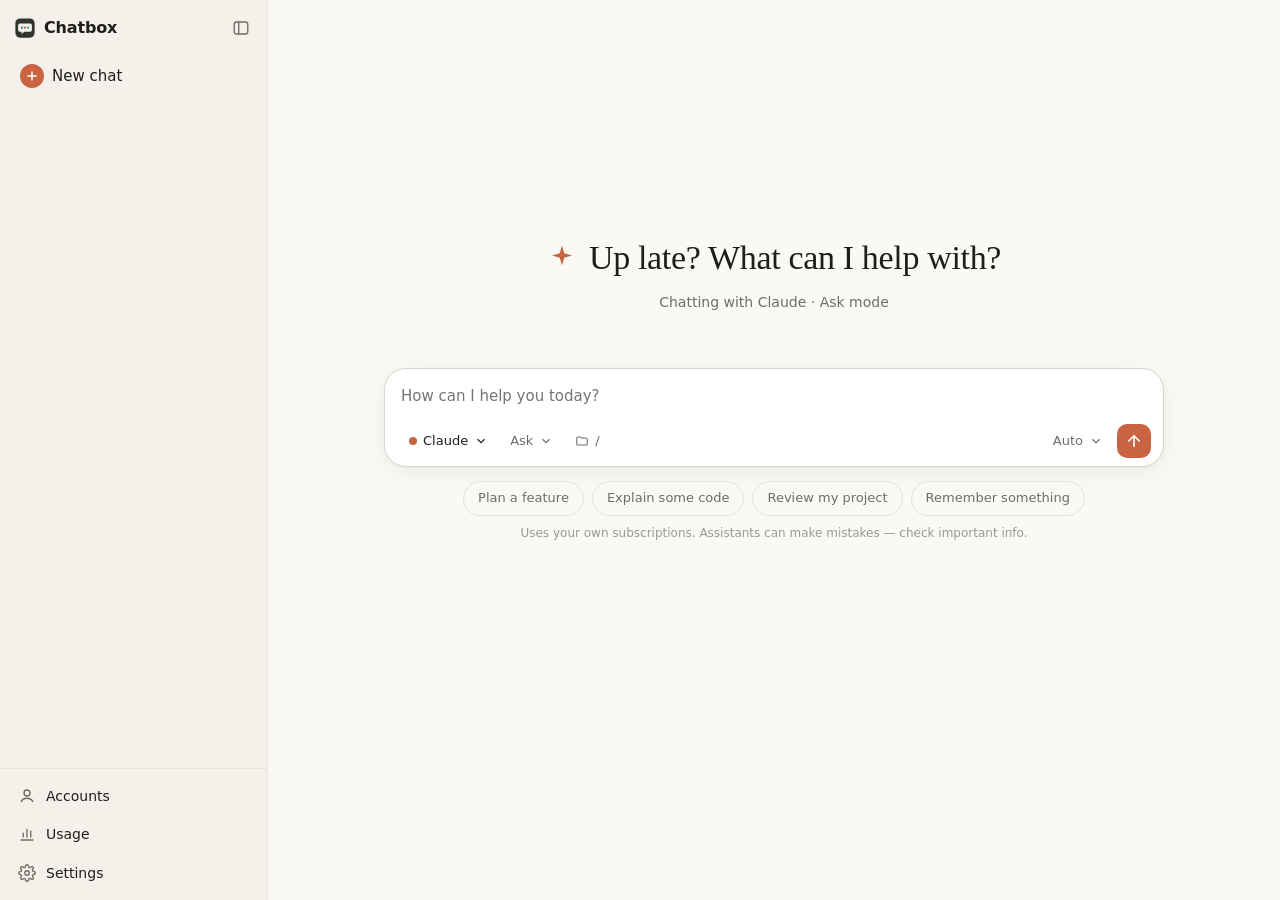
==== commit 907017c8: "Add usage tracking, macOS support and safer sign-in - Usage screen: messages, tokens, reply time and" ====
--- a/ui.html
+++ b/ui.html
@@ -7,13 +7,13 @@
   --bg:#faf9f5;--side:#f3f1ea;--panel:#ffffff;--text:#1f1e1d;--muted:#6f6d66;--faint:#9a988f;
   --line:#e6e3da;--line2:#d9d5ca;--hover:rgba(31,30,29,.06);--you:#efece3;--code:#f5f3ee;
   --accent:#c96442;--err:#b3261e;--ok:#1f8a5b;--shadow:0 1px 2px rgba(0,0,0,.04),0 6px 24px rgba(0,0,0,.06);
-  --cursor:#1f1e1d;--claude:#c96442;--codex:#10a37f;--chatgpt:#6e56cf;
+  --cursor:#2a78d6;--claude:#c96442;--codex:#10a37f;--chatgpt:#6e56cf;
 }
 @media (prefers-color-scheme:dark){:root{
   --bg:#262624;--side:#1f1e1d;--panel:#30302e;--text:#f5f4ef;--muted:#a6a49c;--faint:#7d7b74;
   --line:#3a3936;--line2:#4a4945;--hover:rgba(255,255,255,.06);--you:#3a3936;--code:#1c1c1b;
   --accent:#d97757;--err:#f2b8b5;--ok:#5fd39b;--shadow:0 1px 2px rgba(0,0,0,.3),0 8px 28px rgba(0,0,0,.35);
-  --cursor:#e9e8e3;--claude:#d97757;--codex:#19c37d;--chatgpt:#a594f9;
+  --cursor:#3f86e0;--claude:#d06a48;--codex:#12a07a;--chatgpt:#8a74ea;
 }}
 *{box-sizing:border-box}
 [hidden]{display:none!important}
@@ -162,6 +162,36 @@
 .mi .bdot{margin-top:7px}
 .mh{font-size:11px;color:var(--faint);padding:6px 10px 2px;text-transform:uppercase;letter-spacing:.04em}
 
+/* usage */
+dialog.wide{width:min(880px,calc(100vw - 32px))}
+.seg{display:inline-flex;border:1px solid var(--line);border-radius:10px;padding:2px;gap:2px}
+.seg button{border:0;background:transparent;border-radius:8px;padding:4px 12px;font-size:13px;color:var(--muted);cursor:pointer}
+.seg button.on{background:var(--hover);color:var(--text);font-weight:500}
+.tiles{display:grid;grid-template-columns:repeat(auto-fit,minmax(180px,1fr));gap:10px}
+.tile{border:1px solid var(--line);border-radius:14px;padding:12px 14px;display:flex;flex-direction:column;gap:2px}
+.tile .tn{display:flex;align-items:center;gap:8px;font-size:13px;color:var(--muted)}
+.tile .big{font-size:26px;font-weight:600;letter-spacing:-.01em;line-height:1.2;color:var(--text)}
+.tile .sm{font-size:12px;color:var(--muted)}
+.legend{display:flex;gap:14px;flex-wrap:wrap;font-size:12px;color:var(--muted)}
+.legend span{display:flex;align-items:center;gap:6px}
+.legend i{width:10px;height:10px;border-radius:3px;display:inline-block}
+.chart{position:relative;height:220px}
+.chart svg{width:100%;height:100%;display:block;overflow:visible}
+.chart .gl{stroke:var(--line);stroke-width:1}
+.chart .ax{fill:var(--faint);font-size:11px}
+.chart .hit{fill:transparent;cursor:default}
+.chart .col:hover .hit{fill:var(--hover)}
+.tip{position:absolute;pointer-events:none;background:var(--panel);border:1px solid var(--line);border-radius:10px;box-shadow:var(--shadow);padding:8px 10px;font-size:12px;min-width:150px;display:none;z-index:2}
+.tip b{display:block;margin-bottom:4px;color:var(--text)}
+.tip div{display:flex;align-items:center;gap:6px;color:var(--muted)}.tip div em{margin-left:auto;font-style:normal;color:var(--text)}
+.utable{width:100%;border-collapse:collapse;font-size:13px}
+.utable th{color:var(--muted);font-weight:500;text-align:left;padding:6px 8px;border-bottom:1px solid var(--line)}
+.utable td{padding:6px 8px;border-bottom:1px solid var(--line)}
+.utable td.n,.utable th.n{text-align:right;font-variant-numeric:tabular-nums}
+.utable tr:last-child td{border-bottom:0}
+#u-note a{color:var(--accent);cursor:pointer;text-decoration:underline}
+.uempty{color:var(--muted);font-size:14px;padding:30px 0;text-align:center}
+
 /* dialogs */
 dialog{border:1px solid var(--line);border-radius:18px;background:var(--panel);color:var(--text);padding:0;width:min(640px,calc(100vw - 32px));max-height:calc(100vh - 48px);box-shadow:var(--shadow)}
 dialog::backdrop{background:rgba(0,0,0,.4);backdrop-filter:blur(2px)}
@@ -208,6 +238,7 @@
     <nav id="chatlist"></nav>
     <div class="side-bottom">
       <button class="side-item" id="accbtn"><svg viewBox="0 0 24 24" fill="none" stroke="currentColor" stroke-width="1.8"><circle cx="12" cy="8" r="4"/><path d="M4 20c1.5-3.5 4.5-5 8-5s6.5 1.5 8 5"/></svg>Accounts<span class="dot"></span></button>
+      <button class="side-item" id="usebtn"><svg viewBox="0 0 24 24" fill="none" stroke="currentColor" stroke-width="1.8" stroke-linecap="round"><path d="M4 20h16"/><path d="M7 16v-5M12 16V6M17 16v-8"/></svg>Usage</button>
       <button class="side-item" id="setbtn"><svg viewBox="0 0 24 24" fill="none" stroke="currentColor" stroke-width="1.8"><circle cx="12" cy="12" r="3"/><path d="M19.4 15a1.7 1.7 0 0 0 .3 1.8l.1.1a2 2 0 1 1-2.8 2.8l-.1-.1a1.7 1.7 0 0 0-1.8-.3 1.7 1.7 0 0 0-1 1.5V21a2 2 0 1 1-4 0v-.1a1.7 1.7 0 0 0-1.1-1.5 1.7 1.7 0 0 0-1.8.3l-.1.1a2 2 0 1 1-2.8-2.8l.1-.1a1.7 1.7 0 0 0 .3-1.8 1.7 1.7 0 0 0-1.5-1H3a2 2 0 1 1 0-4h.1a1.7 1.7 0 0 0 1.5-1.1 1.7 1.7 0 0 0-.3-1.8l-.1-.1a2 2 0 1 1 2.8-2.8l.1.1a1.7 1.7 0 0 0 1.8.3H9a1.7 1.7 0 0 0 1-1.5V3a2 2 0 1 1 4 0v.1a1.7 1.7 0 0 0 1 1.5 1.7 1.7 0 0 0 1.8-.3l.1-.1a2 2 0 1 1 2.8 2.8l-.1.1a1.7 1.7 0 0 0-.3 1.8V9a1.7 1.7 0 0 0 1.5 1H21a2 2 0 1 1 0 4h-.1a1.7 1.7 0 0 0-1.5 1z"/></svg>Settings<span class="sub" id="memcount"></span></button>
     </div>
   </aside>
@@ -250,6 +281,30 @@
     <input class="field" id="folderinput" placeholder="/home/you/projects/my-app">
     <div class="row"><button class="btn">Use this folder</button><span class="muted">Changing it starts fresh conversations.</span></div>
   </form>
+</dialog>
+
+<dialog id="usage" class="wide">
+  <div class="dlg-h"><h2>Usage</h2><button class="icon" data-close title="Close">✕</button></div>
+  <div class="dlg-b">
+    <div class="row" style="justify-content:space-between">
+      <div class="seg" id="u-range"><button data-d="7">7 days</button><button data-d="30">30 days</button><button data-d="0">All time</button></div>
+      <div class="seg" id="u-metric"><button data-k="messages">Messages</button><button data-k="tokens">Tokens</button></div>
+    </div>
+    <div class="tiles" id="u-tiles"></div>
+    <section class="sec">
+      <div class="sec-h"><b id="u-charttitle">Messages per day</b></div>
+      <div class="legend" id="u-legend"></div>
+      <div class="chart" id="u-chart"></div>
+    </section>
+    <section class="sec">
+      <div class="sec-h"><b>By model</b><span class="muted" id="u-modes"></span></div>
+      <div id="u-models"></div>
+    </section>
+    <div class="muted" id="u-note">Chatbox counts only what you send through Chatbox. Your remaining subscription limits aren't available to it — check them in each service:
+      <a data-href="https://claude.ai/settings/usage">Claude usage</a> · <a data-href="https://cursor.com/dashboard">Cursor dashboard</a> · ChatGPT: Settings in the ChatGPT app.
+      Claude's cost is what the same use would cost at API prices; with a Pro/Max subscription you don't pay it per message.</div>
+    <div class="row"><button class="ghost" id="u-clear">Clear statistics</button><span class="muted">Stored only on this computer.</span></div>
+  </div>
 </dialog>
 
 <dialog id="set">
@@ -370,8 +425,8 @@
   const d=document.createElement('div');d.item=item;
   if(item.r==='you'){d.className='m-you';d.innerHTML='<div class="bubble">'+esc(item.t)+'</div>'+actionsHTML();}
   else if(item.r==='bot'||item.r==='err'){d.className='m-bot';const b=item.b;
-    d.innerHTML='<div class="avatar" style="background:'+color(b)+(b==='cursor'?';color:var(--bg)':'')+'">'+INITIAL[b]+'</div><div class="body"><div class="name">'+NAMES[b]
-      +(item.mode?'<span class="meta">'+MODES[item.mode][0]+(item.model?' · '+esc(item.model):'')+'</span>':'')+'</div>'
+    d.innerHTML='<div class="avatar" style="background:'+color(b)+'">'+INITIAL[b]+'</div><div class="body"><div class="name">'+NAMES[b]
+      +(item.mode?'<span class="meta">'+MODES[item.mode][0]+(item.model?' · '+esc(item.model):'')+(item.u?usageMeta(item.u):'')+'</span>':'')+'</div>'
       +(item.r==='err'?'<div class="err">'+esc(item.t)+'</div>'+(/Open Accounts/.test(item.t)?'<div class="row" style="margin-top:8px"><button class="ghost" type="button" data-openacc>Open Accounts</button></div>':'')
         :'<div class="md">'+md(item.t)+'</div>'+actionsHTML())+'</div>';}
   else if(item.r==='plan'){d.className='card';
@@ -504,7 +559,7 @@
   CHAT.workdir=S.workdir||S.home; // each chat keeps its own folder (sessions belong to it)
   addItem({r:'you',t:text,b});
   const pend=document.createElement('div');pend.className='m-bot';
-  pend.innerHTML='<div class="avatar" style="background:'+color(b)+(b==='cursor'?';color:var(--bg)':'')+'">'+INITIAL[b]+'</div><div class="body"><div class="name">'+NAMES[b]+'</div><div class="thinking"><span class="dots"><i></i><i></i><i></i></span><span class="tm">'+(mode==='plan'?'Planning':mode==='agent'?'Working':'Thinking')+'…</span></div></div>';
+  pend.innerHTML='<div class="avatar" style="background:'+color(b)+'">'+INITIAL[b]+'</div><div class="body"><div class="name">'+NAMES[b]+'</div><div class="thinking"><span class="dots"><i></i><i></i><i></i></span><span class="tm">'+(mode==='plan'?'Planning':mode==='agent'?'Working':'Thinking')+'…</span></div></div>';
   thread.appendChild(pend);scrollDown();
   S.busy=true;paint();const t0=Date.now();
   const tick=setInterval(()=>{const s=Math.round((Date.now()-t0)/1000);pend.querySelector('.tm').textContent=(mode==='plan'?'Planning':mode==='agent'?'Working':'Thinking')+'… '+s+'s';},1000);
@@ -516,8 +571,9 @@
   if(r.session_id)CHAT.sessions[b]=r.session_id;
   if(r.context_version!==undefined)CHAT.ctx[b]=r.context_version;
   const label=model?((Array.isArray(modelCache[b])&&modelCache[b].find(m=>m[0]===model)||[model,model])[1]):'';
+  const u=r.usage?{tok:(r.usage.input||0)+(r.usage.output||0),s:r.usage.seconds,cost:r.usage.cost}:null;
   if(r.error)addItem({r:'err',t:r.error,b,mode});
-  else addItem({r:'bot',t:r.reply||'(empty reply)',b,mode,model:label});
+  else addItem({r:'bot',t:r.reply||'(empty reply)',b,mode,model:label,u});
   if(r.plan_file)addItem({r:'plan',path:r.plan_file,b});
   if(r.plan_error)addItem({r:'note',t:r.plan_error});
   if(r.notes_used&&r.notes_used.length){CHAT.sent[b]=(CHAT.sent[b]||[]).concat(r.notes_used.map(n=>n.path));
@@ -590,16 +646,24 @@
     const busy=a.job&&a.job.state==='running';const dis=busy?' disabled':'';
     let btns='';
     if(!a.installed)btns='<button class="btn" data-act="install" data-s="'+a.id+'"'+dis+'>Install</button>';
-    else if(!a.logged_in)btns='<button class="btn" data-act="login" data-s="'+a.id+'"'+dis+'>Sign in</button>';
+    else if(!a.logged_in)btns='<button class="btn" data-act="login" data-s="'+a.id+'"'+dis+'>Sign in</button>'
+      +(a.id==='codex'?' <button class="ghost" data-act="login_browser" data-s="codex"'+dis+' title="Older method: the browser sends you back to Codex on this computer">Sign in with browser redirect</button>':'');
     else btns='<button class="ghost" data-act="logout" data-s="'+a.id+'"'+dis+'>Sign out</button>';
     if(a.installed&&a.id==='codex'&&a.source)btns+=' <button class="ghost" data-act="install" data-s="codex"'+dis+' title="OpenAI’s standalone Codex is newer and supports more models">Install standalone Codex</button>';
     let job='';
     if(a.job){const J=a.job,what={install:'Installing',login:'Signing in',logout:'Signing out'}[J.kind];
       const state=J.state==='running'?what+'…':J.state==='done'?{install:'Installed',login:'Sign-in finished',logout:'Signed out'}[J.kind]+' ✓':J.state==='cancelled'?'Cancelled':'Something went wrong';
       job='<div class="job"><b>'+state+'</b>';
-      if(J.state==='running'&&J.kind==='login'){
+      if(J.state==='running'&&J.kind==='login'&&J.user_code){ // Codex device code
+        job+='<div class="muted">1. A sign-in page should open in your browser. Sign in to your ChatGPT account.</div>'
+          +'<div class="muted">2. Enter this one-time code there (it expires in 15 minutes):</div>'
+          +'<div class="row"><code style="font-size:20px;letter-spacing:.08em;padding:4px 12px">'+esc(J.user_code)+'</code><button class="ghost" data-act="copycode" data-code="'+esc(J.user_code)+'">Copy code</button>'
+          +(J.url?'<button class="ghost" data-act="open" data-url="'+esc(J.url)+'">Open sign-in page</button>':'')+'</div>'
+          +'<div class="muted">This finishes by itself once you enter the code. If the page says device sign-in is off, turn on “device code authorization” in ChatGPT’s security settings, or use “Sign in with browser redirect”.</div>';}
+      else if(J.state==='running'&&J.kind==='login'){
         job+='<div class="muted">Your browser should open. Sign in there'+(a.id==='claude'?', then copy the code it shows and paste it below.':' and this finishes by itself.')+'</div>';
-        if(J.url)job+='<div class="row"><button class="ghost" data-act="open" data-url="'+esc(J.url)+'">Open sign-in page</button></div>';}
+        if(J.url)job+='<div class="row"><button class="ghost" data-act="open" data-url="'+esc(J.url)+'">Open sign-in page</button></div>';
+        if(a.id==='codex')job+='<div class="muted">Keep the ChatGPT app closed while signing in: it can cancel this sign-in.</div>';}
       if(J.last&&J.state!=='cancelled'&&!/^(Opening browser|If the browser)/.test(J.last))job+='<div class="muted">'+esc(J.last)+'</div>';
       if(J.asks_code)job+='<div class="row"><input class="field" id="code_'+a.id+'" placeholder="Paste the code from the browser" value="'+esc(codes[a.id]||'')+'"><button class="btn" data-act="input" data-s="'+a.id+'">Submit code</button></div>';
       if(J.output)job+='<details'+(J.state==='failed'?' open':'')+'><summary class="muted">Details</summary><pre>'+esc(J.output)+'</pre></details>';
@@ -613,6 +677,7 @@
 $('#acclist').addEventListener('click',async e=>{
   const t=e.target.closest('[data-act]');if(!t)return;const act=t.dataset.act,s=t.dataset.s,name=ACC[s]&&ACC[s].name;
   if(act==='open'){post('/api/open',{url:t.dataset.url});return;}
+  if(act==='copycode'){copy(t.dataset.code,t);return;}
   if(act==='install'&&!confirm('Download and run the official '+name+' installer?'))return;
   if(act==='logout'&&!confirm('Sign out of '+name+' on this computer?'+(s==='codex'?'\n\nThis also signs out Codex in the ChatGPT app.':'')))return;
   const body={service:s,action:act};
@@ -624,6 +689,62 @@
 $('#accbtn').onclick=openAccounts;
 $('#acc').addEventListener('close',()=>{clearTimeout(accTimer);refreshAccounts(true);});
 
+
+// ===== Usage =====
+const UORDER=['claude','cursor','codex','chatgpt']; // fixed chart order (validated palette)
+const fmtN=n=>n>=1e6?(n/1e6).toFixed(n>=1e7?0:1)+'M':n>=1e3?(n/1e3).toFixed(n>=1e4?0:1)+'k':String(Math.round(n));
+const fmtS=s=>s>=90?Math.round(s/60)+'m':s>=10?Math.round(s)+'s':(Math.round(s*10)/10)+'s';
+const fmt$=c=>'$'+(c>=100?c.toFixed(0):c>=1?c.toFixed(2):c.toFixed(3));
+function usageMeta(u){return (u.tok?' · '+fmtN(u.tok)+' tokens':'')+(u.s?' · '+fmtS(u.s):'')+(typeof u.cost==='number'?' · '+fmt$(u.cost):'');}
+const U={days:+(store.get('u_days')||30),metric:store.get('u_metric')||'messages',data:null};
+async function loadUsage(){U.data=await fetch('/api/usage?days='+U.days).then(r=>r.json());renderUsage();}
+function renderUsage(){const d=U.data;if(!d)return;
+  document.querySelectorAll('#u-range button').forEach(b=>b.classList.toggle('on',+b.dataset.d===U.days));
+  document.querySelectorAll('#u-metric button').forEach(b=>b.classList.toggle('on',b.dataset.k===U.metric));
+  $('#u-tiles').innerHTML=UORDER.map(b=>{const t=d.totals[b];
+    return '<div class="tile"><div class="tn"><span class="bdot" style="background:'+color(b)+'"></span>'+NAMES[b]+'</div>'
+      +'<div class="big">'+fmtN(t.messages)+'</div><div class="sm">'+(t.messages===1?'message':'messages')+(t.errors?' · '+t.errors+' failed':'')+'</div>'
+      +'<div class="sm">'+fmtN(t.input+t.output)+' tokens'+(t.messages?' · avg '+fmtS(t.seconds/t.messages):'')+'</div>'
+      +(t.has_cost?'<div class="sm">≈ '+fmt$(t.cost)+' at API prices</div>':'')+'</div>';}).join('');
+  $('#u-charttitle').textContent=(U.metric==='tokens'?'Tokens':'Messages')+' per day';
+  $('#u-legend').innerHTML=UORDER.map(b=>'<span><i style="background:'+color(b)+'"></i>'+NAMES[b]+'</span>').join('');
+  drawChart(d.series,U.metric);
+  $('#u-modes').textContent=d.count?'Ask '+d.modes.ask+' · Plan '+d.modes.plan+' · Agent '+d.modes.agent:'';
+  $('#u-models').innerHTML=d.models.length?'<table class="utable"><thead><tr><th>Assistant</th><th>Model</th><th class="n">Messages</th><th class="n">Tokens in</th><th class="n">Tokens out</th><th class="n">Avg time</th><th class="n">Cost</th></tr></thead><tbody>'
+    +d.models.map(m=>'<tr><td><span class="row" style="gap:6px"><span class="bdot" style="background:'+color(m.backend)+'"></span>'+NAMES[m.backend]+'</span></td><td>'+esc(m.model)+'</td><td class="n">'+m.messages+'</td><td class="n">'+fmtN(m.input)+'</td><td class="n">'+fmtN(m.output)+'</td><td class="n">'+fmtS(m.seconds/m.messages)+'</td><td class="n">'+(m.has_cost?fmt$(m.cost):'—')+'</td></tr>').join('')+'</tbody></table>'
+    :'<div class="uempty">No usage yet — send a message and it shows up here.</div>';}
+function drawChart(series,key){
+  const box=$('#u-chart'),W=box.clientWidth||800,H=box.clientHeight||220,L=40,B=22,T=8;
+  const vals=series.map(d=>UORDER.reduce((a,b)=>a+d[b][key],0));const max=Math.max(1,...vals);
+  const step=Math.pow(10,Math.floor(Math.log10(max)));const top=Math.ceil(max/step)*step;
+  const n=series.length,cw=(W-L)/n,bw=Math.max(2,Math.min(28,cw*0.62)),y=v=>T+(H-B-T)*(1-v/top);
+  let g='';
+  for(let k=0;k<=3;k++){const v=top*k/3,yy=y(v);g+='<line class="gl" x1="'+L+'" x2="'+W+'" y1="'+yy+'" y2="'+yy+'"/><text class="ax" x="'+(L-6)+'" y="'+(yy+4)+'" text-anchor="end">'+fmtN(v)+'</text>';}
+  const every=Math.ceil(n/8);
+  series.forEach((d,i)=>{const x=L+i*cw+(cw-bw)/2;let base=H-B;let seg='';
+    const parts=UORDER.filter(b=>d[b][key]>0);
+    parts.forEach((b,j)=>{const h=(H-B-T)*d[b][key]/top;const gap=j<parts.length-1?2:0;let yy=base-h;const hh=Math.max(1,h-gap);
+      const r=j===parts.length-1?Math.min(4,hh,bw/2):0;
+      seg+=r?'<path fill="'+color(b)+'" d="M'+x+','+(base)+'V'+(yy+r)+'Q'+x+','+yy+' '+(x+r)+','+yy+'H'+(x+bw-r)+'Q'+(x+bw)+','+yy+' '+(x+bw)+','+(yy+r)+'V'+base+'Z"/>'
+        :'<rect fill="'+color(b)+'" x="'+x+'" y="'+(base-hh)+'" width="'+bw+'" height="'+hh+'"/>';
+      base=yy;});
+    const lbl=((i%every===0&&n-1-i>=every/2)||i===n-1)?'<text class="ax" x="'+(x+bw/2)+'" y="'+(H-6)+'" text-anchor="middle">'+d.date.slice(5).replace('-','/')+'</text>':'';
+    g+='<g class="col" data-i="'+i+'"><rect class="hit" x="'+(L+i*cw)+'" y="'+T+'" width="'+cw+'" height="'+(H-B-T)+'" rx="4"/>'+seg+lbl+'</g>';});
+  box.innerHTML='<svg viewBox="0 0 '+W+' '+H+'" role="img" aria-label="'+(key==='tokens'?'Tokens':'Messages')+' per day by assistant">'+g+'</svg><div class="tip"></div>';
+  const tip=box.querySelector('.tip');
+  box.querySelectorAll('.col').forEach(c=>{c.addEventListener('mousemove',e=>{const d=series[+c.dataset.i];const tot=UORDER.reduce((a,b)=>a+d[b][key],0);
+      tip.innerHTML='<b>'+new Date(d.date+'T12:00').toLocaleDateString(undefined,{weekday:'short',month:'short',day:'numeric'})+'</b>'
+        +UORDER.map(b=>'<div><span class="bdot" style="background:'+color(b)+'"></span>'+NAMES[b]+'<em>'+fmtN(d[b][key])+'</em></div>').join('')
+        +'<div style="border-top:1px solid var(--line);margin-top:4px;padding-top:4px">Total<em>'+fmtN(tot)+'</em></div>';
+      tip.style.display='block';const r=box.getBoundingClientRect();let lx=e.clientX-r.left+14;if(lx+170>r.width)lx-=190;tip.style.left=lx+'px';tip.style.top=Math.max(0,e.clientY-r.top-40)+'px';});
+    c.addEventListener('mouseleave',()=>tip.style.display='none');});}
+$('#usebtn').onclick=()=>{$('#usage').showModal();loadUsage();};
+$('#u-range').onclick=e=>{const b=e.target.closest('button');if(!b)return;U.days=+b.dataset.d;store.set('u_days',U.days);loadUsage();};
+$('#u-metric').onclick=e=>{const b=e.target.closest('button');if(!b)return;U.metric=b.dataset.k;store.set('u_metric',U.metric);renderUsage();};
+$('#u-note').addEventListener('click',e=>{const a=e.target.closest('a[data-href]');if(a)post('/api/open',{url:a.dataset.href});});
+$('#u-clear').onclick=async()=>{if(!confirm('Clear all usage statistics? Chats and memories are not affected.'))return;await post('/api/usage',{action:'clear'});loadUsage();};
+addEventListener('resize',()=>{if($('#usage').open)renderUsage();});
+
 // ===== start =====
 CHAT=newChatState();setEmpty();paint();
 const h=new Date().getHours();$('#greet').textContent=h<5?'Up late? What can I help with?':h<12?'Good morning. What can I help with?':h<18?'Good afternoon. What can I help with?':'Good evening. What can I help with?';
